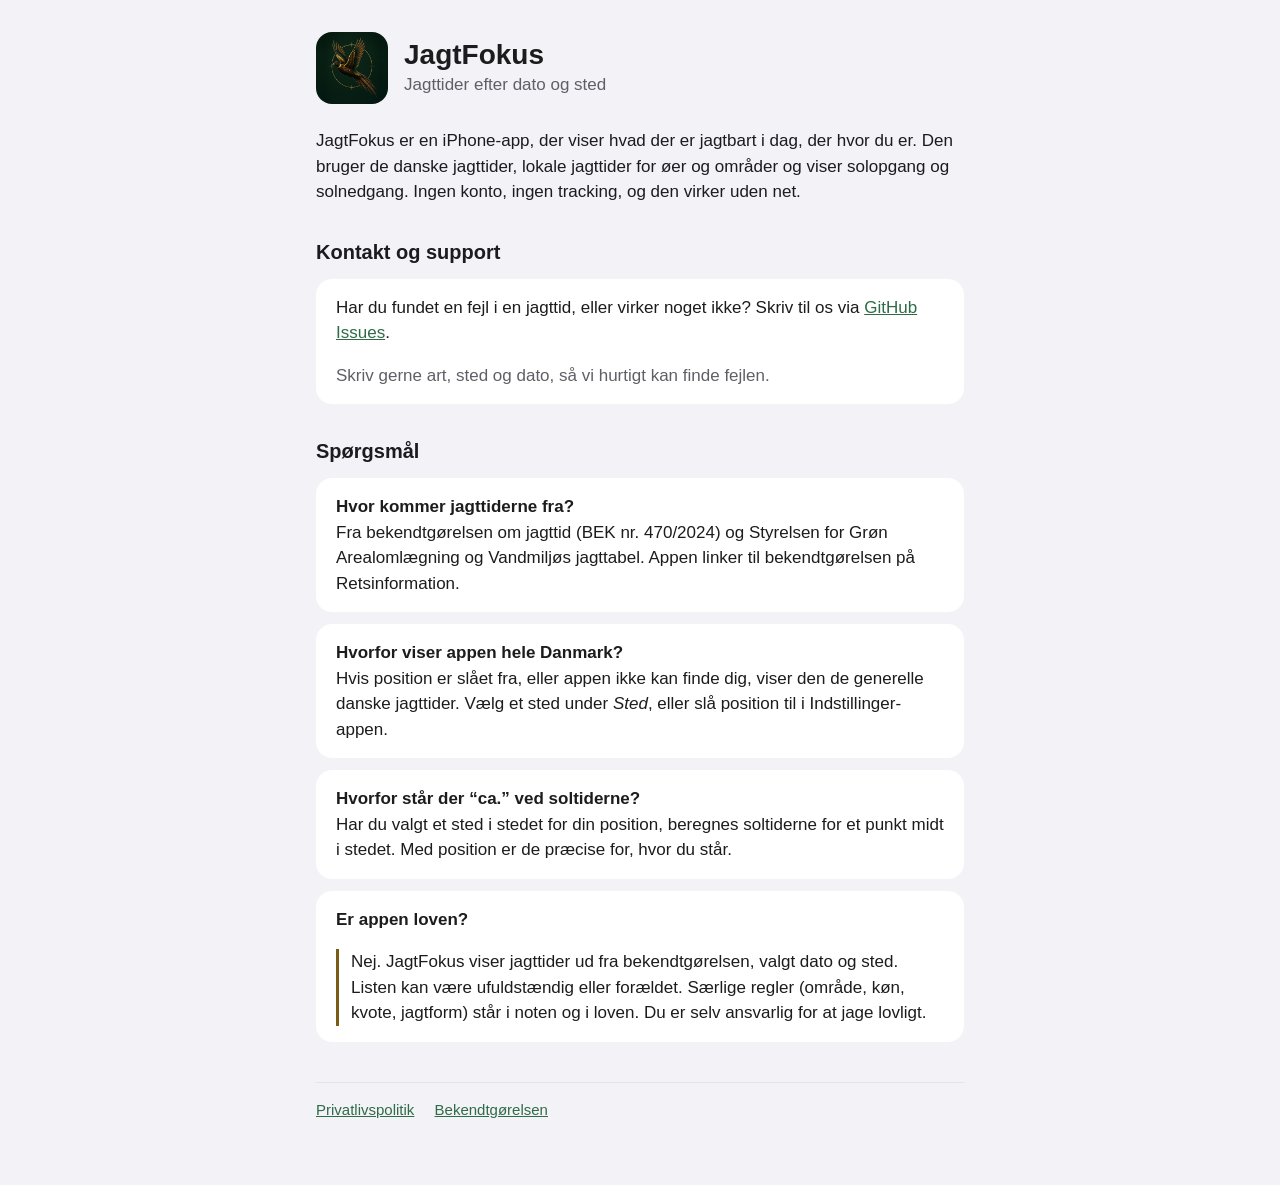
==== docs/index.html @ 40d5e719 "JagtFokus v1: jagttider efter dato og sted iPhone-app der viser hvad der er jagtbart i dag, her. Dan" ====
<!doctype html>
<html lang="da">
<head>
<meta charset="utf-8">
<meta name="viewport" content="width=device-width, initial-scale=1">
<title>JagtFokus – support</title>
<meta name="description" content="JagtFokus viser hvad der er jagtbart i dag, der hvor du er. Support og spørgsmål.">
<link rel="stylesheet" href="style.css">
</head>
<body>
<main>
<header>
  <img src="icon.png" alt="">
  <div>
    <h1>JagtFokus</h1>
    <div class="muted">Jagttider efter dato og sted</div>
  </div>
</header>

<p>JagtFokus er en iPhone-app, der viser hvad der er jagtbart i dag, der hvor du er. Den bruger de danske jagttider, lokale jagttider for øer og områder og viser solopgang og solnedgang. Ingen konto, ingen tracking, og den virker uden net.</p>

<h2>Kontakt og support</h2>
<div class="card">
  <p>Har du fundet en fejl i en jagttid, eller virker noget ikke? Skriv til os via <a href="https://github.com/KennethEgholm/jagtapp/issues">GitHub Issues</a>.</p>
  <p class="muted">Skriv gerne art, sted og dato, så vi hurtigt kan finde fejlen.</p>
</div>

<h2>Spørgsmål</h2>
<div class="card">
  <p><strong>Hvor kommer jagttiderne fra?</strong><br>
  Fra bekendtgørelsen om jagttid (BEK nr. 470/2024) og Styrelsen for Grøn Arealomlægning og Vandmiljøs jagttabel. Appen linker til bekendtgørelsen på Retsinformation.</p>
</div>
<div class="card">
  <p><strong>Hvorfor viser appen hele Danmark?</strong><br>
  Hvis position er slået fra, eller appen ikke kan finde dig, viser den de generelle danske jagttider. Vælg et sted under <em>Sted</em>, eller slå position til i Indstillinger-appen.</p>
</div>
<div class="card">
  <p><strong>Hvorfor står der “ca.” ved soltiderne?</strong><br>
  Har du valgt et sted i stedet for din position, beregnes soltiderne for et punkt midt i stedet. Med position er de præcise for, hvor du står.</p>
</div>
<div class="card">
  <p><strong>Er appen loven?</strong></p>
  <p class="note">Nej. JagtFokus viser jagttider ud fra bekendtgørelsen, valgt dato og sted. Listen kan være ufuldstændig eller forældet. Særlige regler (område, køn, kvote, jagtform) står i noten og i loven. Du er selv ansvarlig for at jage lovligt.</p>
</div>

<nav>
  <a href="privatliv.html">Privatlivspolitik</a>
  <a href="https://www.retsinformation.dk/eli/lta/2024/470">Bekendtgørelsen</a>
</nav>
</main>
</body>
</html>
---- docs/style.css ----
:root {
  --bg: #f2f2f7; --card: #ffffff; --text: #1c1c1e; --muted: #5f5f66;
  --accent: #2f6b47; --brass: #7a5c17; --line: #e3e3e8;
}
@media (prefers-color-scheme: dark) {
  :root { --bg: #000000; --card: #1c1c1e; --text: #f2f2f7; --muted: #a1a1a8;
          --accent: #7fc79a; --brass: #d9b65e; --line: #2c2c2e; }
}
* { box-sizing: border-box; }
body { margin: 0; background: var(--bg); color: var(--text);
  font: 17px/1.5 -apple-system, BlinkMacSystemFont, "Segoe UI", Roboto, sans-serif; }
main { max-width: 680px; margin: 0 auto; padding: 32px 16px 64px; }
header { display: flex; gap: 16px; align-items: center; margin-bottom: 24px; }
header img { width: 72px; height: 72px; border-radius: 16px; }
h1 { font-size: 28px; line-height: 1.2; margin: 0; }
h2 { font-size: 20px; margin: 32px 0 8px; }
p, li { color: var(--text); }
.muted { color: var(--muted); }
.card { background: var(--card); border-radius: 16px; padding: 16px 20px; margin: 12px 0; }
.card p:first-child { margin-top: 0; } .card p:last-child { margin-bottom: 0; }
a { color: var(--accent); }
.note { border-left: 3px solid var(--brass); padding-left: 12px; }
nav { margin-top: 40px; border-top: 1px solid var(--line); padding-top: 16px; font-size: 15px; }
nav a { margin-right: 16px; }
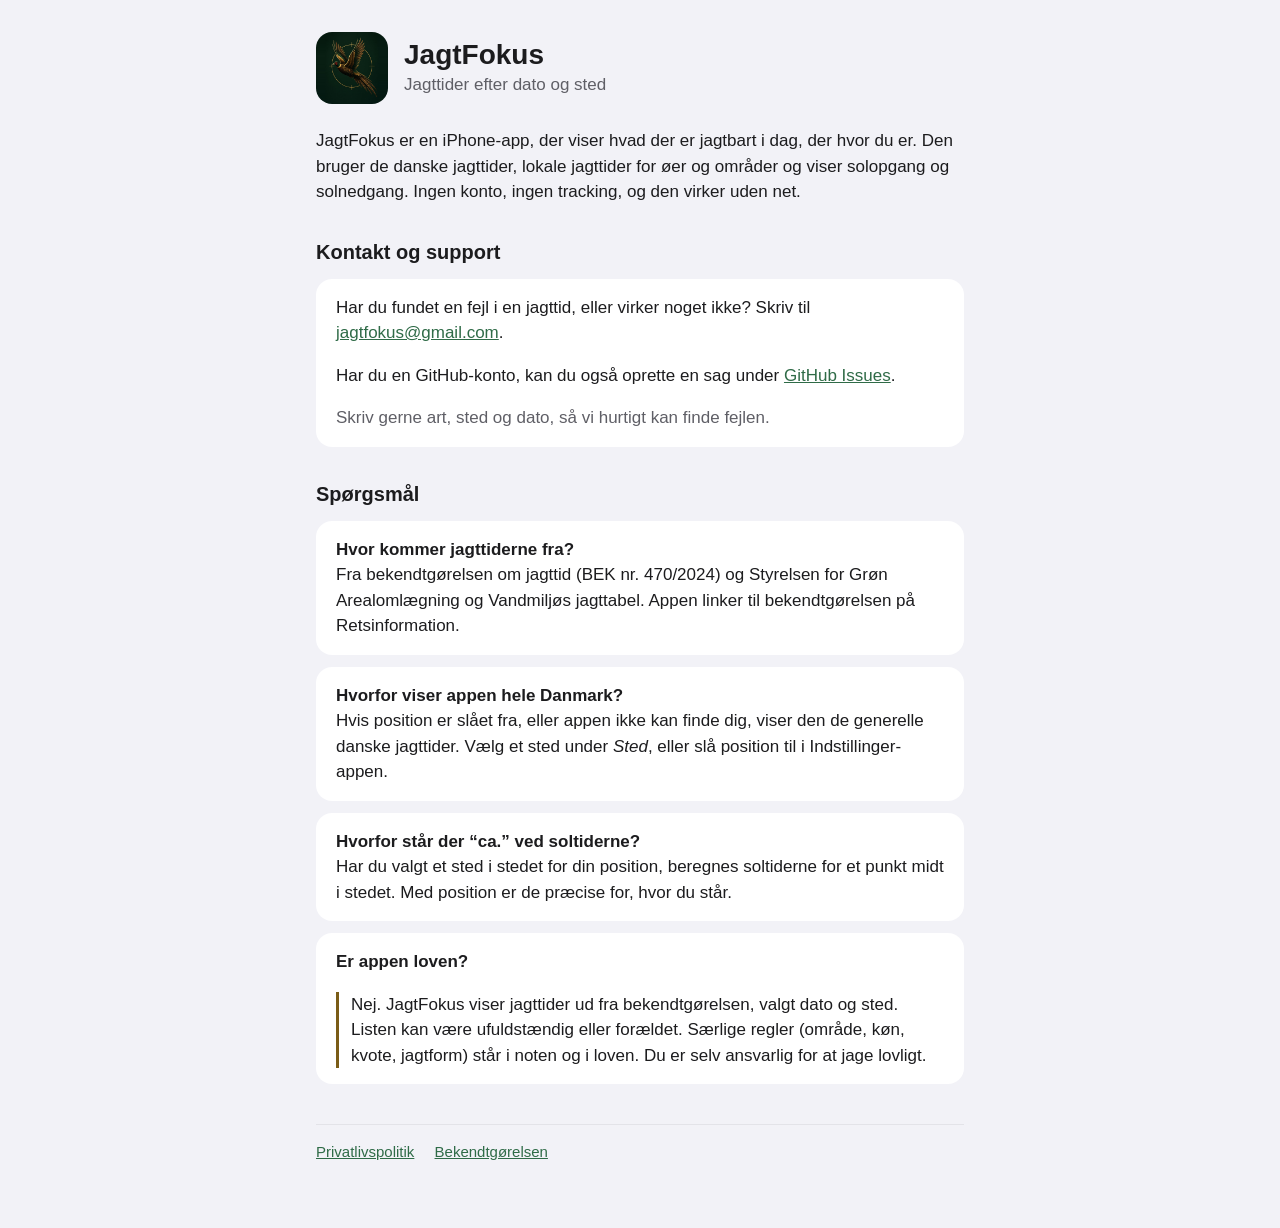
==== commit c75c378d: "Support og privatliv: kontakt via jagtfokus@gmail.com Co-Authored-By: Claude Opus 5.5 <noreply@anthr" ====
--- a/docs/index.html
+++ b/docs/index.html
@@ -21,7 +21,8 @@
 
 <h2>Kontakt og support</h2>
 <div class="card">
-  <p>Har du fundet en fejl i en jagttid, eller virker noget ikke? Skriv til os via <a href="https://github.com/KennethEgholm/jagtapp/issues">GitHub Issues</a>.</p>
+  <p>Har du fundet en fejl i en jagttid, eller virker noget ikke? Skriv til <a href="mailto:jagtfokus@gmail.com">jagtfokus@gmail.com</a>.</p>
+  <p>Har du en GitHub-konto, kan du også oprette en sag under <a href="https://github.com/KennethEgholm/jagtapp/issues">GitHub Issues</a>.</p>
   <p class="muted">Skriv gerne art, sted og dato, så vi hurtigt kan finde fejlen.</p>
 </div>
 
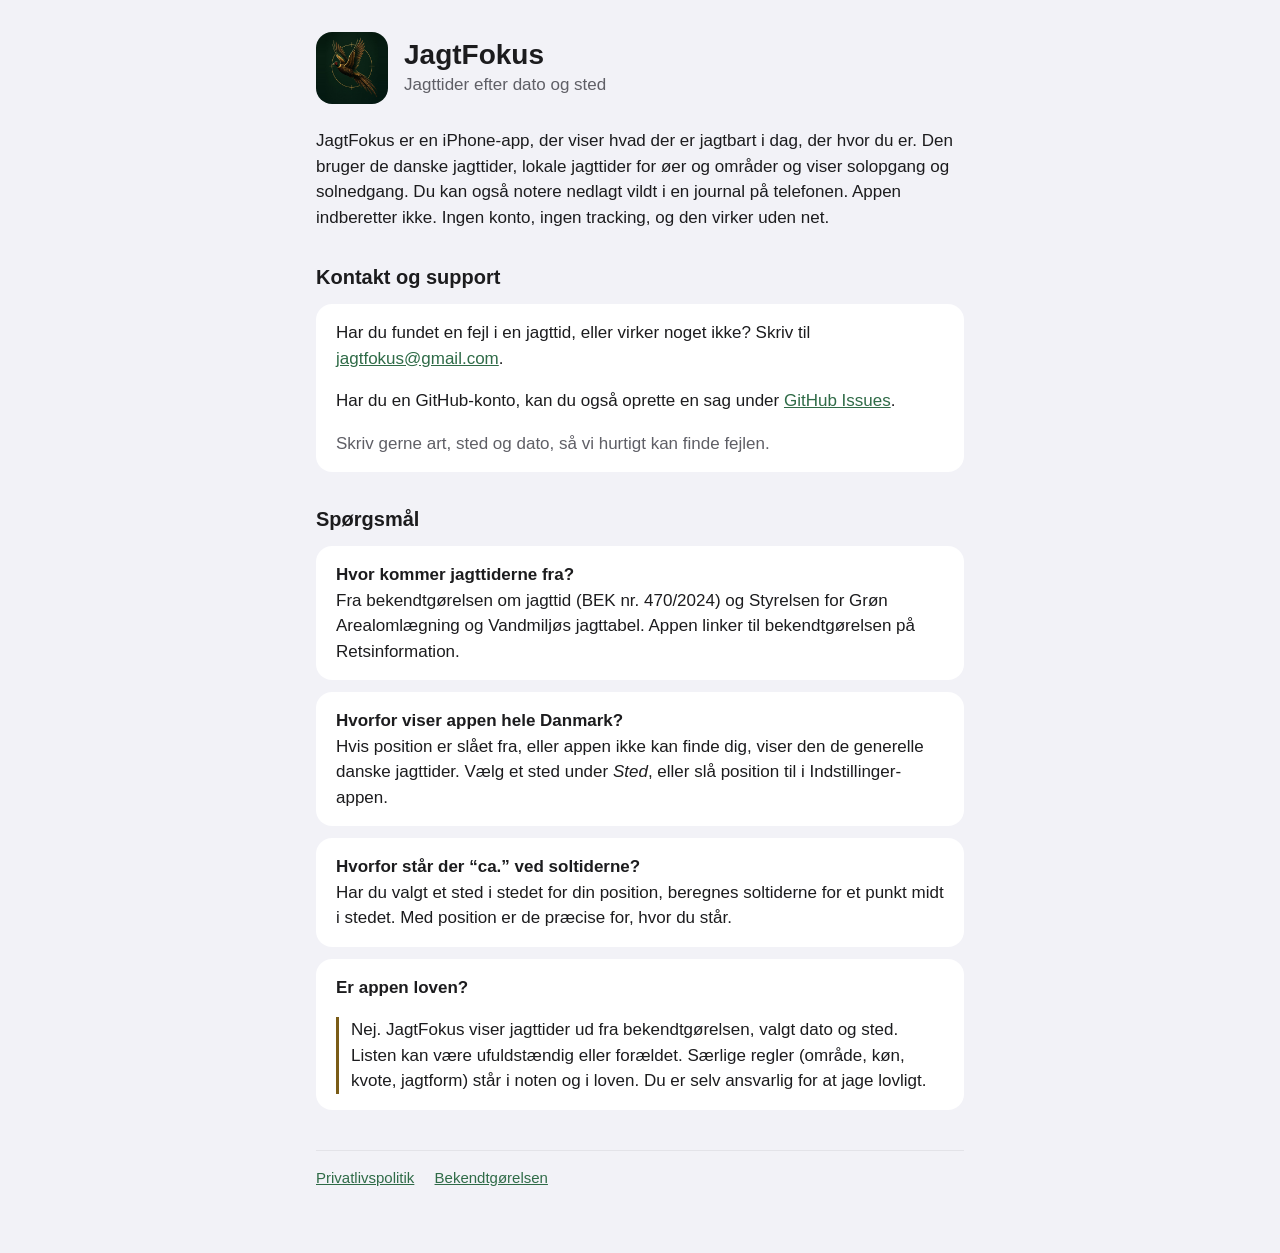
==== commit e21475d2: "v1: journalen følger med i første udgave Del 2 og iCloud-synk er ikke med. Gratis Apple-id kan ikke " ====
--- a/docs/index.html
+++ b/docs/index.html
@@ -17,7 +17,7 @@
   </div>
 </header>
 
-<p>JagtFokus er en iPhone-app, der viser hvad der er jagtbart i dag, der hvor du er. Den bruger de danske jagttider, lokale jagttider for øer og områder og viser solopgang og solnedgang. Ingen konto, ingen tracking, og den virker uden net.</p>
+<p>JagtFokus er en iPhone-app, der viser hvad der er jagtbart i dag, der hvor du er. Den bruger de danske jagttider, lokale jagttider for øer og områder og viser solopgang og solnedgang. Du kan også notere nedlagt vildt i en journal på telefonen. Appen indberetter ikke. Ingen konto, ingen tracking, og den virker uden net.</p>
 
 <h2>Kontakt og support</h2>
 <div class="card">
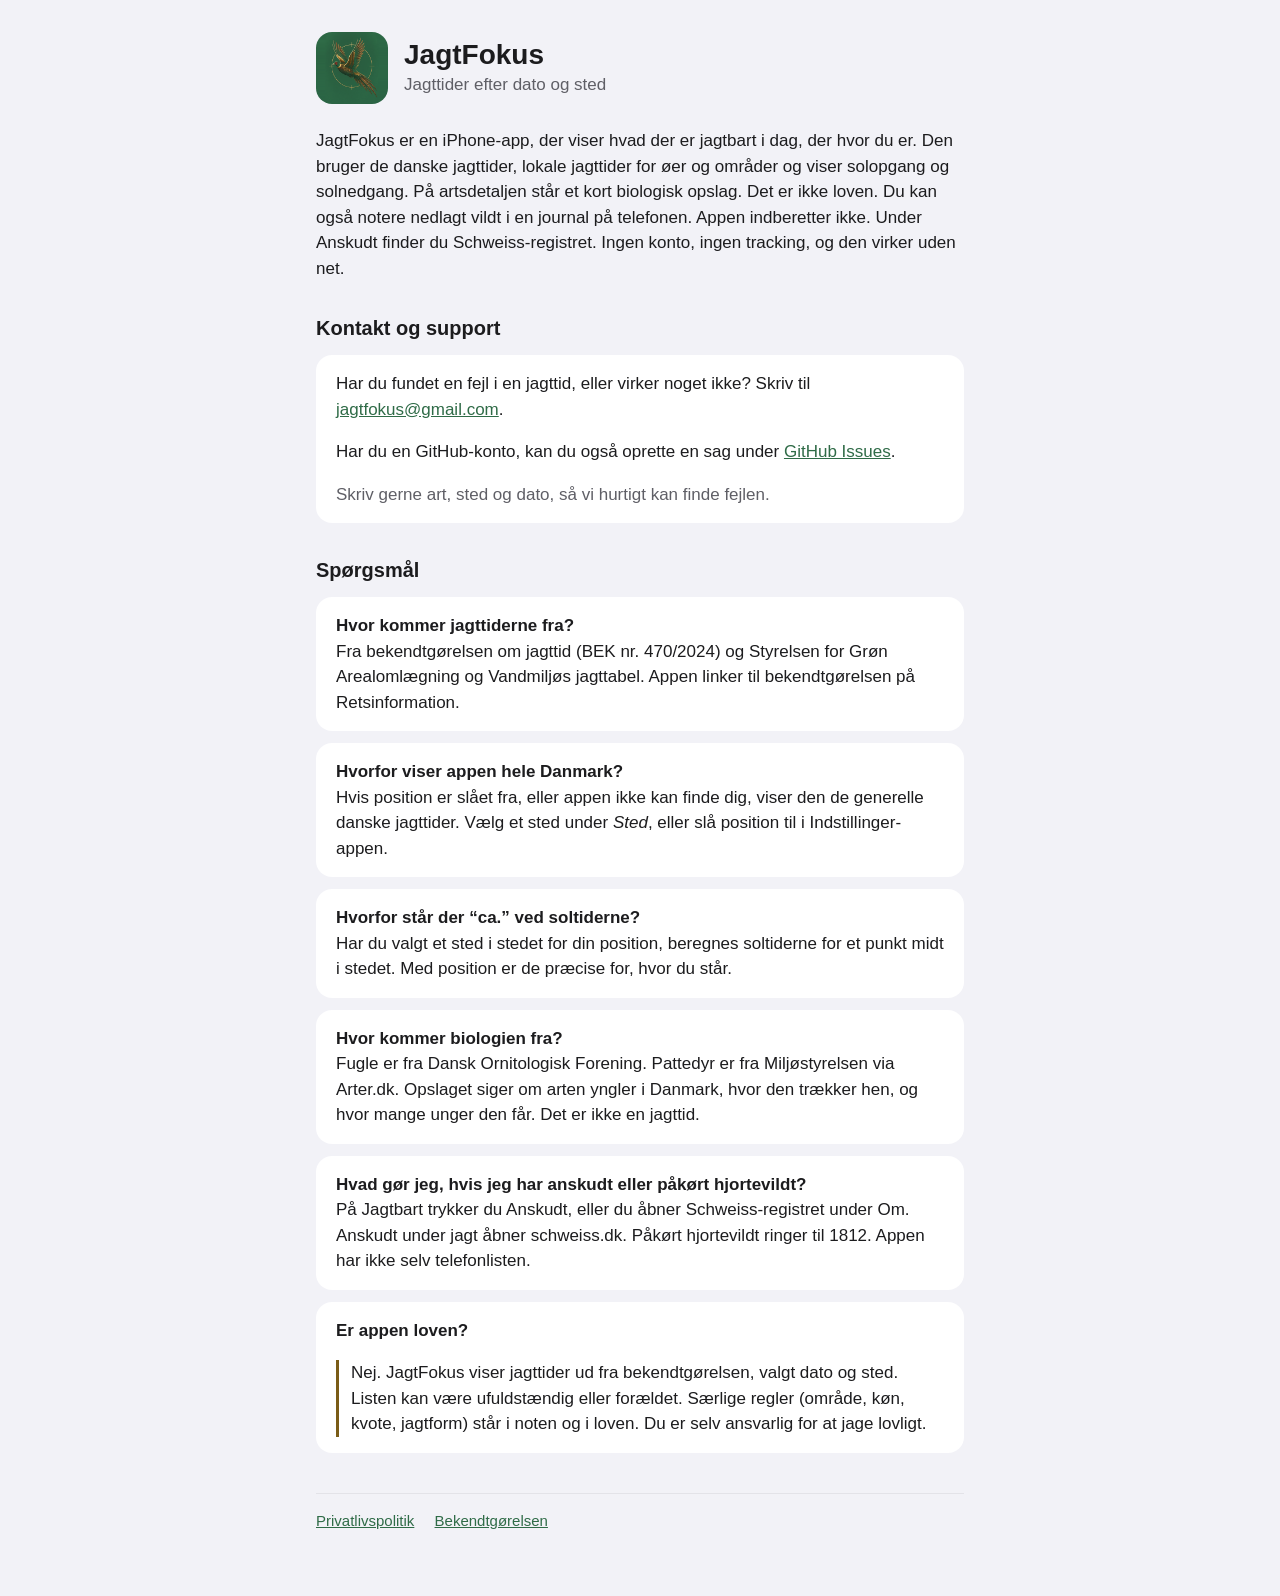
==== commit 1ed67a98: "v1: biologi, Schweiss-infoside og grønt ikon Opslaget er visning, ikke jagtlov. Anskudt linker til s" ====
--- a/docs/index.html
+++ b/docs/index.html
@@ -17,7 +17,7 @@
   </div>
 </header>
 
-<p>JagtFokus er en iPhone-app, der viser hvad der er jagtbart i dag, der hvor du er. Den bruger de danske jagttider, lokale jagttider for øer og områder og viser solopgang og solnedgang. Du kan også notere nedlagt vildt i en journal på telefonen. Appen indberetter ikke. Ingen konto, ingen tracking, og den virker uden net.</p>
+<p>JagtFokus er en iPhone-app, der viser hvad der er jagtbart i dag, der hvor du er. Den bruger de danske jagttider, lokale jagttider for øer og områder og viser solopgang og solnedgang. På artsdetaljen står et kort biologisk opslag. Det er ikke loven. Du kan også notere nedlagt vildt i en journal på telefonen. Appen indberetter ikke. Under Anskudt finder du Schweiss-registret. Ingen konto, ingen tracking, og den virker uden net.</p>
 
 <h2>Kontakt og support</h2>
 <div class="card">
@@ -40,6 +40,14 @@
   Har du valgt et sted i stedet for din position, beregnes soltiderne for et punkt midt i stedet. Med position er de præcise for, hvor du står.</p>
 </div>
 <div class="card">
+  <p><strong>Hvor kommer biologien fra?</strong><br>
+  Fugle er fra Dansk Ornitologisk Forening. Pattedyr er fra Miljøstyrelsen via Arter.dk. Opslaget siger om arten yngler i Danmark, hvor den trækker hen, og hvor mange unger den får. Det er ikke en jagttid.</p>
+</div>
+<div class="card">
+  <p><strong>Hvad gør jeg, hvis jeg har anskudt eller påkørt hjortevildt?</strong><br>
+  På Jagtbart trykker du Anskudt, eller du åbner Schweiss-registret under Om. Anskudt under jagt åbner schweiss.dk. Påkørt hjortevildt ringer til 1812. Appen har ikke selv telefonlisten.</p>
+</div>
+<div class="card">
   <p><strong>Er appen loven?</strong></p>
   <p class="note">Nej. JagtFokus viser jagttider ud fra bekendtgørelsen, valgt dato og sted. Listen kan være ufuldstændig eller forældet. Særlige regler (område, køn, kvote, jagtform) står i noten og i loven. Du er selv ansvarlig for at jage lovligt.</p>
 </div>
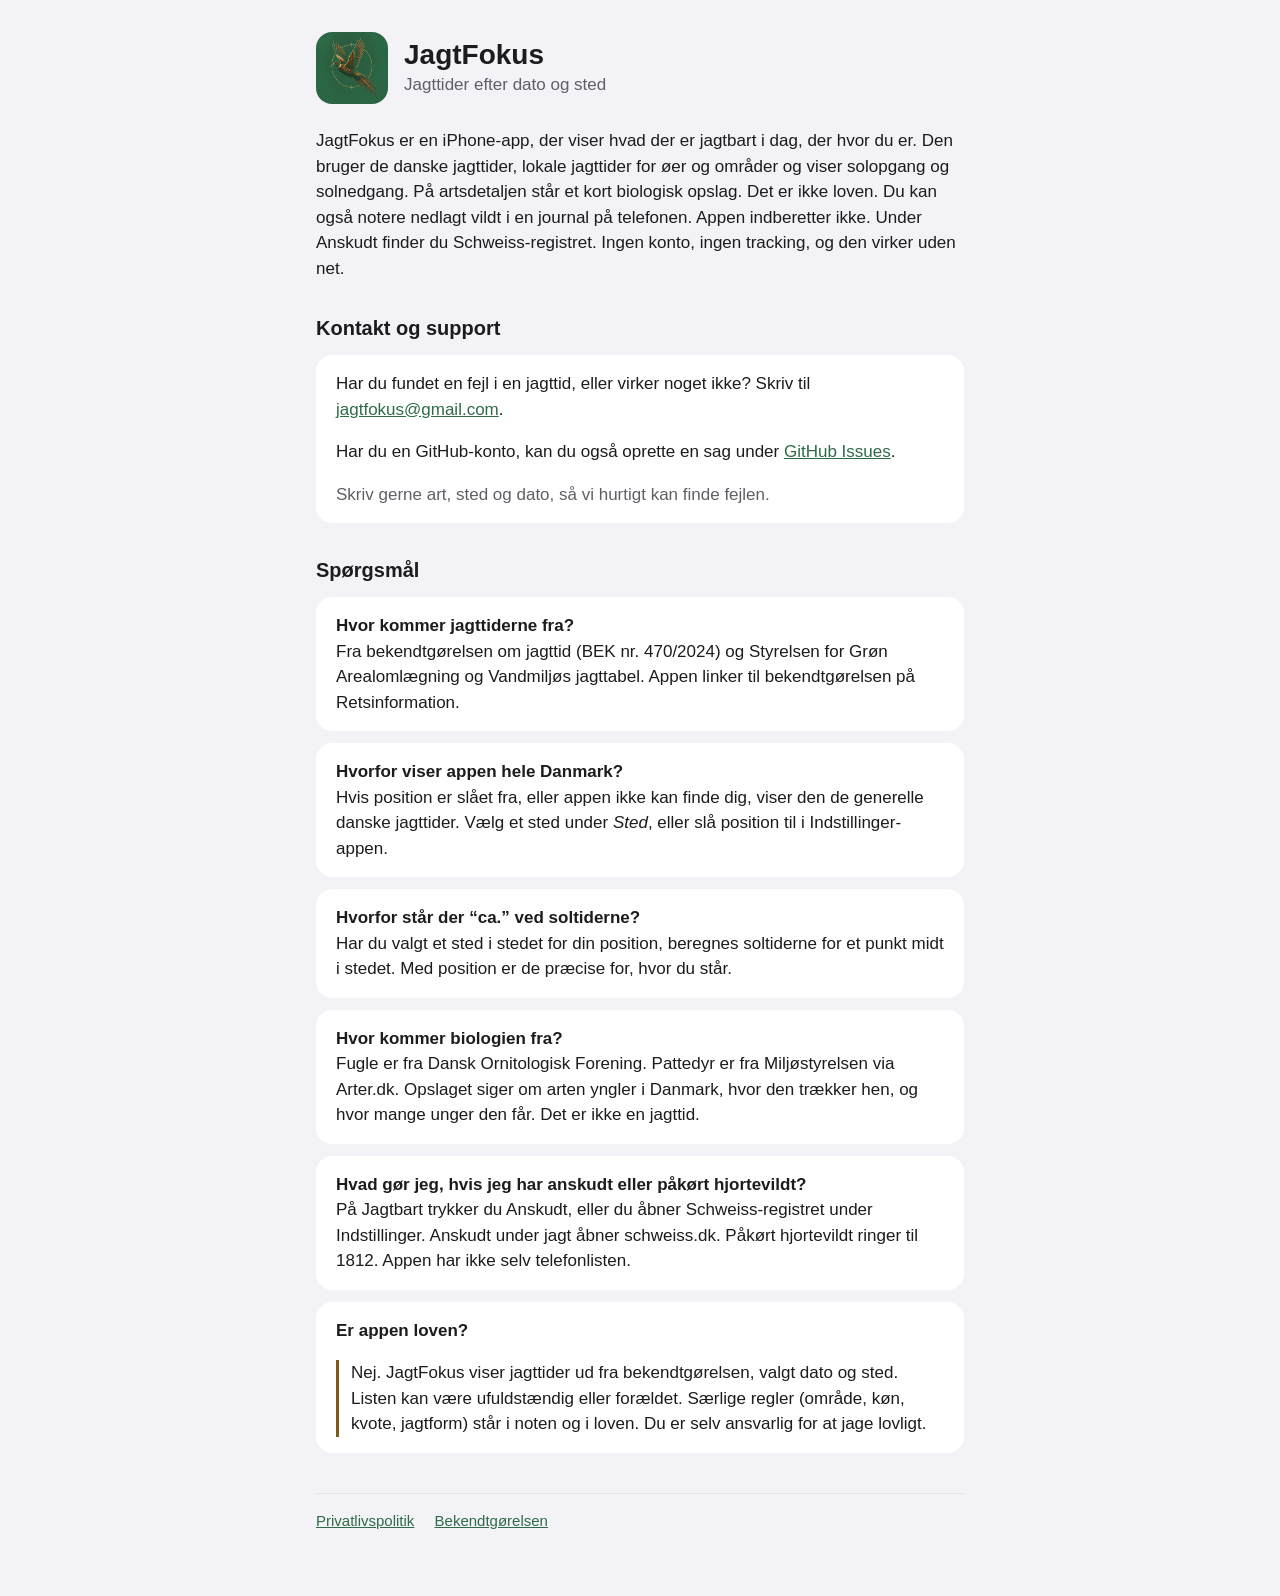
==== commit 581682d6: "Design-gennemgang 4: fire faner og ens titler - Om står under Indstillinger i samme fane. Indstillin" ====
--- a/docs/index.html
+++ b/docs/index.html
@@ -45,7 +45,7 @@
 </div>
 <div class="card">
   <p><strong>Hvad gør jeg, hvis jeg har anskudt eller påkørt hjortevildt?</strong><br>
-  På Jagtbart trykker du Anskudt, eller du åbner Schweiss-registret under Om. Anskudt under jagt åbner schweiss.dk. Påkørt hjortevildt ringer til 1812. Appen har ikke selv telefonlisten.</p>
+  På Jagtbart trykker du Anskudt, eller du åbner Schweiss-registret under Indstillinger. Anskudt under jagt åbner schweiss.dk. Påkørt hjortevildt ringer til 1812. Appen har ikke selv telefonlisten.</p>
 </div>
 <div class="card">
   <p><strong>Er appen loven?</strong></p>
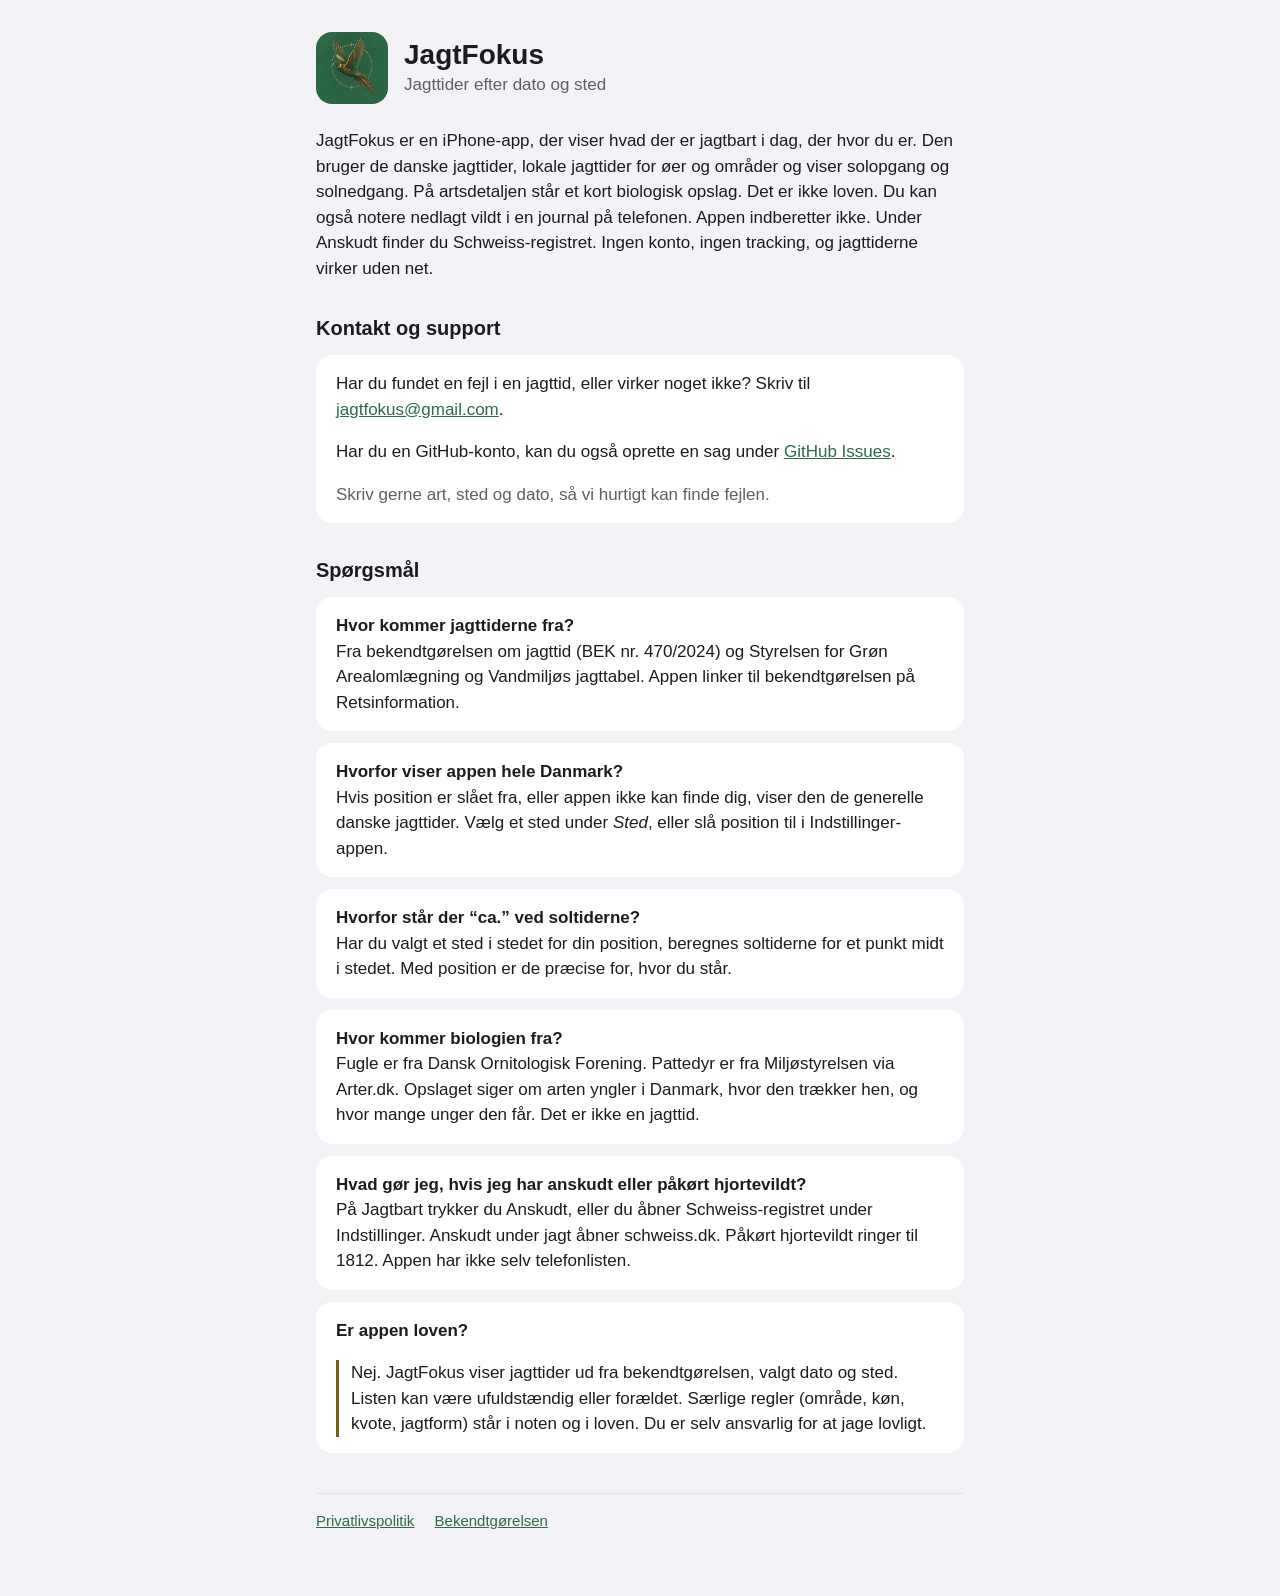
==== commit c4d174a6: "Privatliv: positionen sendes afrundet til MET Om og Velkomst sagde "Din position bliver på telefonen" ====
--- a/docs/index.html
+++ b/docs/index.html
@@ -17,7 +17,7 @@
   </div>
 </header>
 
-<p>JagtFokus er en iPhone-app, der viser hvad der er jagtbart i dag, der hvor du er. Den bruger de danske jagttider, lokale jagttider for øer og områder og viser solopgang og solnedgang. På artsdetaljen står et kort biologisk opslag. Det er ikke loven. Du kan også notere nedlagt vildt i en journal på telefonen. Appen indberetter ikke. Under Anskudt finder du Schweiss-registret. Ingen konto, ingen tracking, og den virker uden net.</p>
+<p>JagtFokus er en iPhone-app, der viser hvad der er jagtbart i dag, der hvor du er. Den bruger de danske jagttider, lokale jagttider for øer og områder og viser solopgang og solnedgang. På artsdetaljen står et kort biologisk opslag. Det er ikke loven. Du kan også notere nedlagt vildt i en journal på telefonen. Appen indberetter ikke. Under Anskudt finder du Schweiss-registret. Ingen konto, ingen tracking, og jagttiderne virker uden net.</p>
 
 <h2>Kontakt og support</h2>
 <div class="card">
